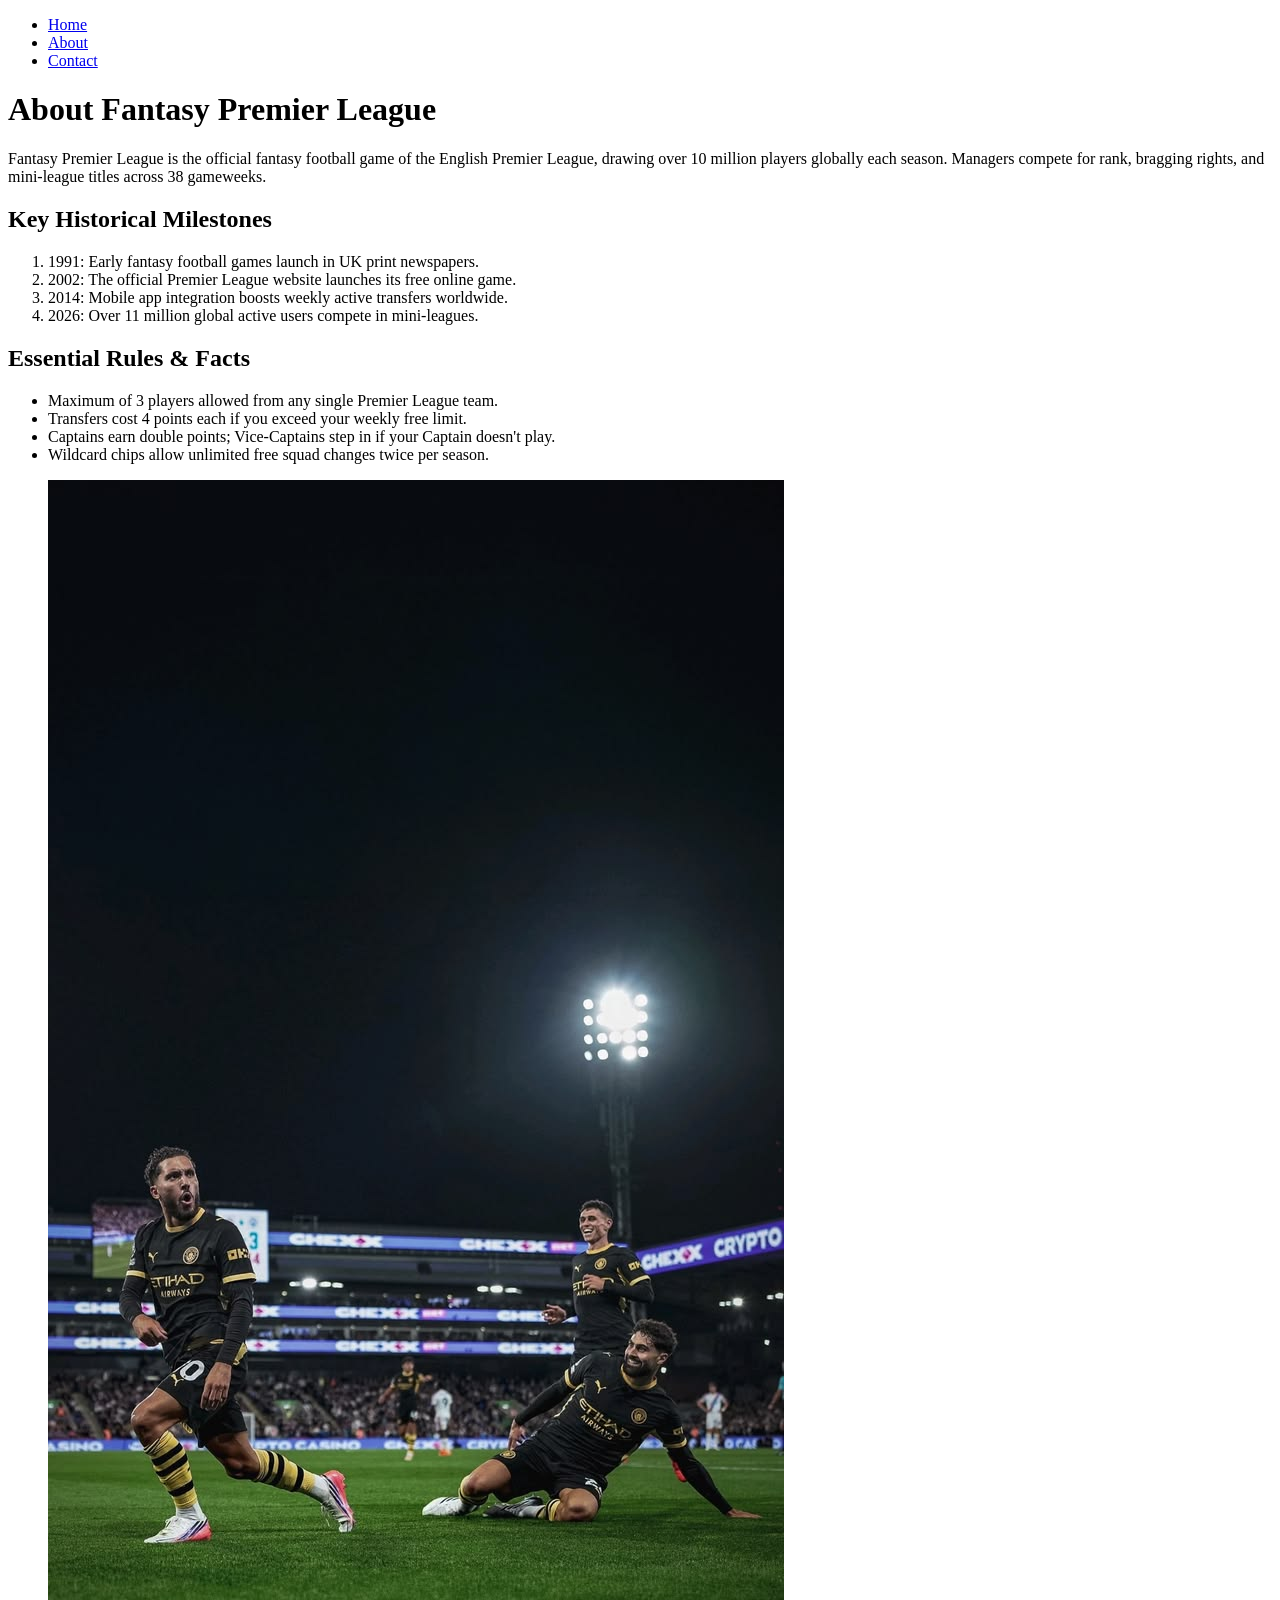
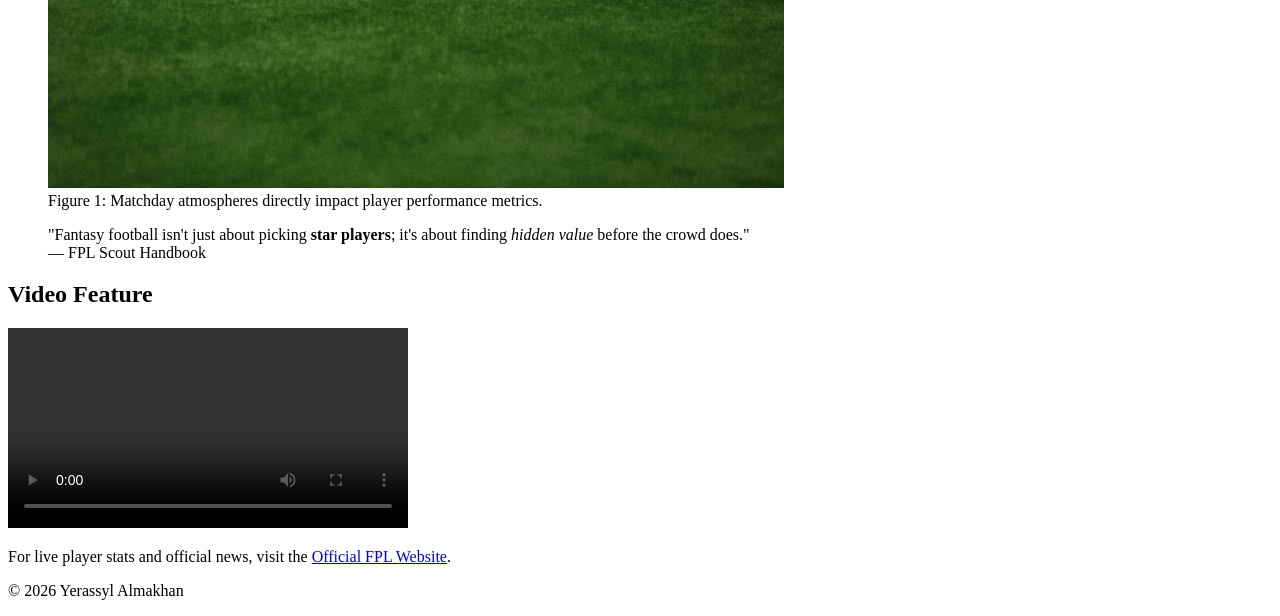
==== about.html @ 8ae44a76 "Move HTML files to root" ====
<!DOCTYPE html>
<html lang="en">
<head>
  <meta charset="UTF-8">
  <meta name="viewport" content="width=device-width, initial-scale=1.0">
  <title>About - Fantasy Premier League</title>
  <link rel="stylesheet" href="css/style.css">
</head>
<body>

  <header>
    <nav>
      <ul>
        <li><a href="index.html">Home</a></li>
        <li><a href="about.html" class="active">About</a></li>
        <li><a href="contact.html">Contact</a></li>
      </ul>
    </nav>
  </header>

  <main>
    <h1>About Fantasy Premier League</h1>
    <p>Fantasy Premier League is the official fantasy football game of the English Premier League, drawing over 10 million players globally each season. Managers compete for rank, bragging rights, and mini-league titles across 38 gameweeks.</p>

    <h2>Key Historical Milestones</h2>
    <ol>
      <li>1991: Early fantasy football games launch in UK print newspapers.</li>
      <li>2002: The official Premier League website launches its free online game.</li>
      <li>2014: Mobile app integration boosts weekly active transfers worldwide.</li>
      <li>2026: Over 11 million global active users compete in mini-leagues.</li>
    </ol>

    <h2>Essential Rules & Facts</h2>
    <ul>
      <li>Maximum of 3 players allowed from any single Premier League team.</li>
      <li>Transfers cost 4 points each if you exceed your weekly free limit.</li>
      <li>Captains earn double points; Vice-Captains step in if your Captain doesn't play.</li>
      <li>Wildcard chips allow unlimited free squad changes twice per season.</li>
    </ul>

    <figure>
      <img src="images/stadium.jpg" alt="A packed football stadium representing matchday strategy">
      <figcaption>Figure 1: Matchday atmospheres directly impact player performance metrics.</figcaption>
    </figure>

    <blockquote>
      "Fantasy football isn't just about picking <strong>star players</strong>; it's about finding <em>hidden value</em> before the crowd does."
      <footer>— FPL Scout Handbook</footer>
    </blockquote>

    <h2>Video Feature</h2>
    <video controls width="400">
      <source src="media/sample.mp4" type="video/mp4">
      Your browser does not support the video tag.
    </video>

    <p>For live player stats and official news, visit the <a href="https://fantasy.premierleague.com" target="_blank" rel="noopener">Official FPL Website</a>.</p>
  </main>

  <footer>
    <p>&copy; 2026 Yerassyl Almakhan</p>
  </footer>

</body>
</html>
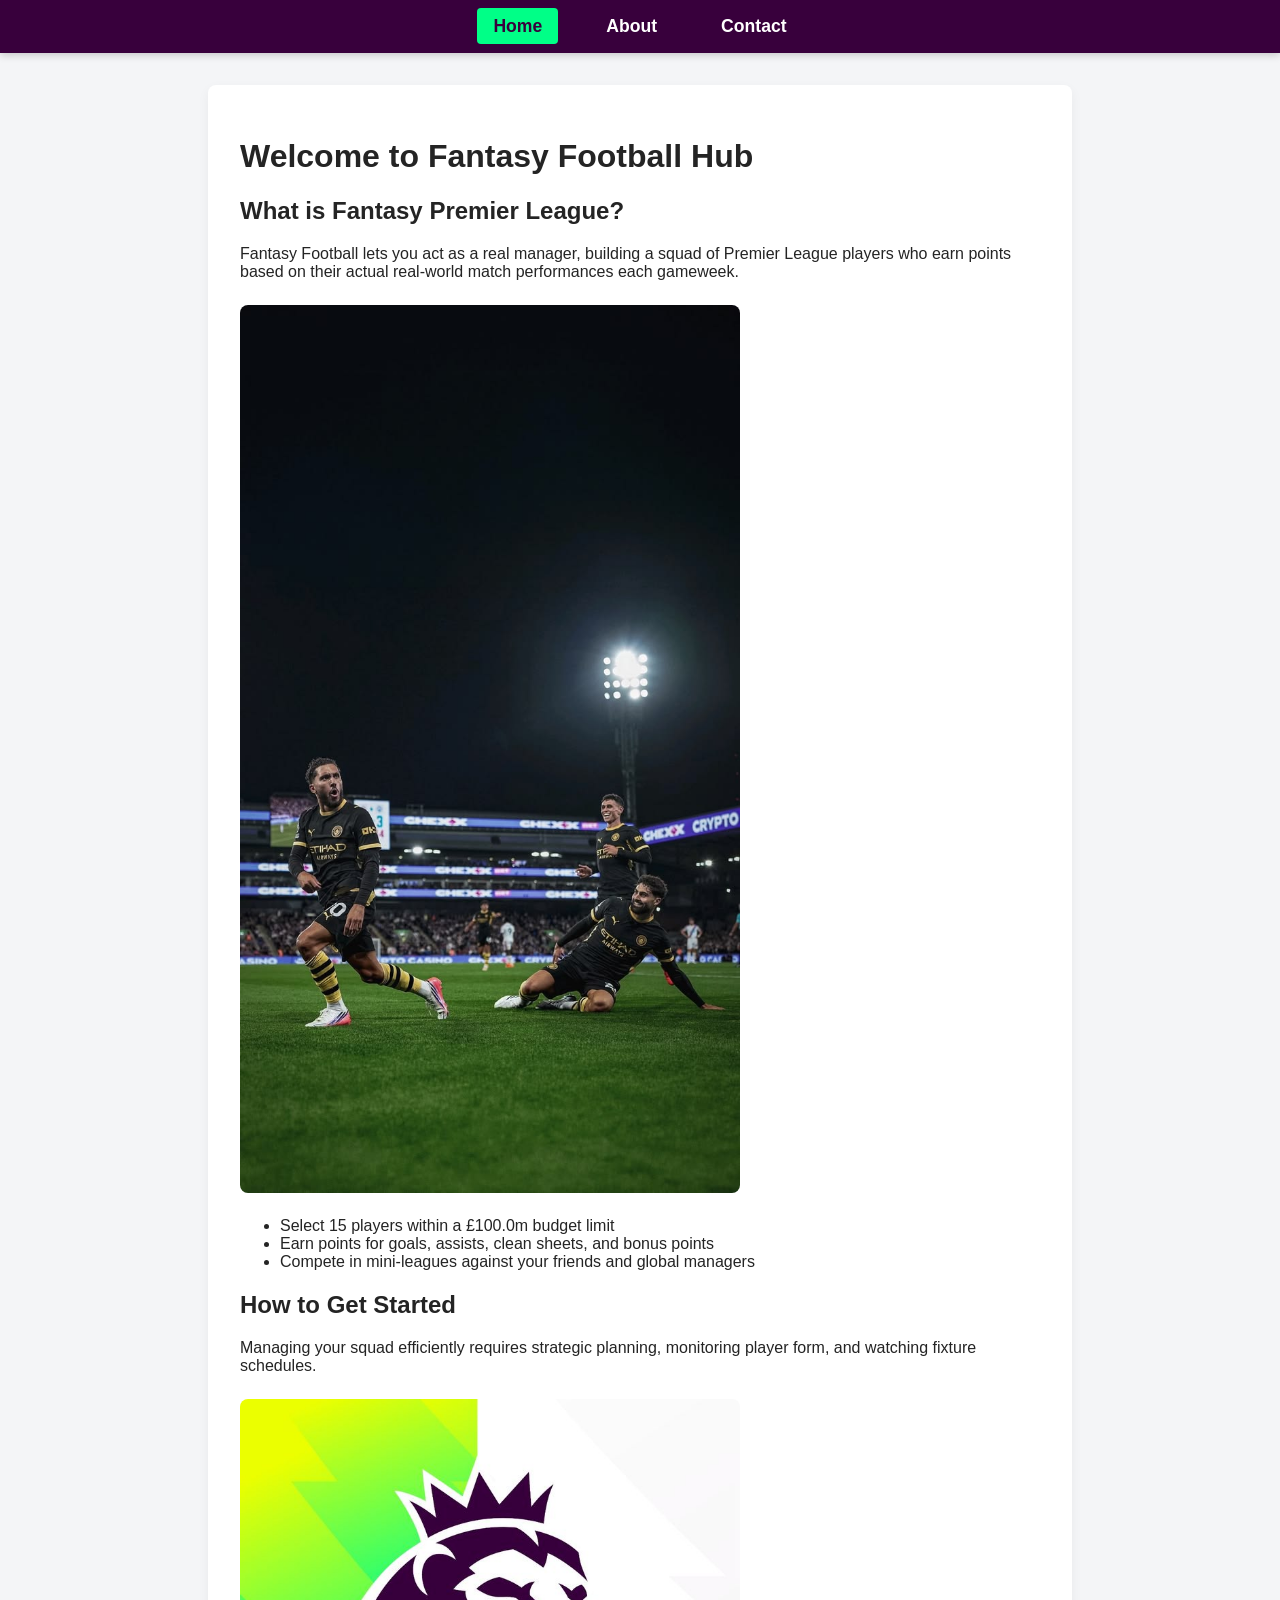
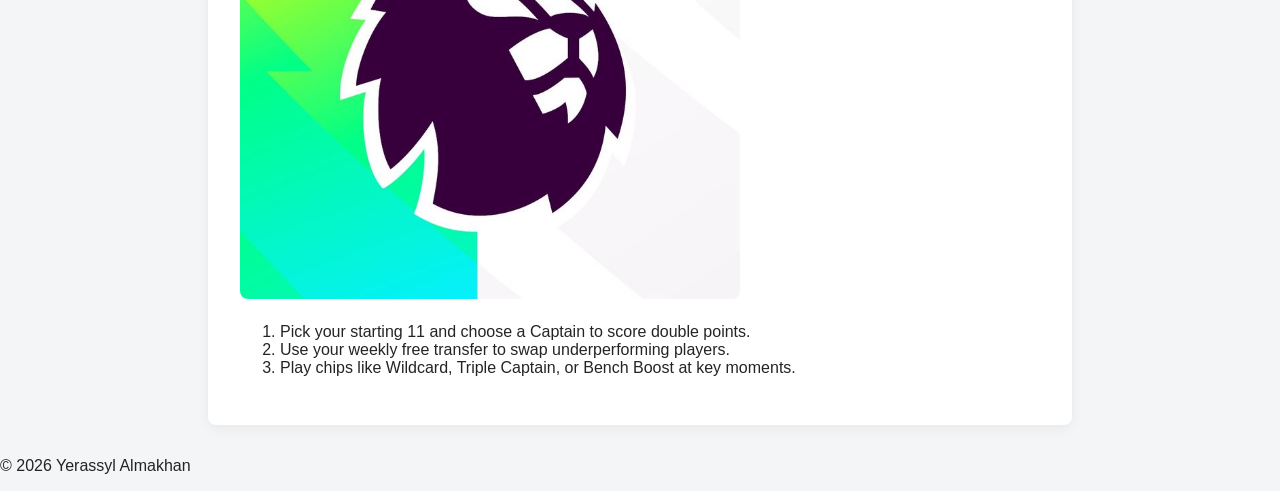
==== commit 20337327: "Complete task 3 table and full task 4 styling" ====
--- a/about.html
+++ b/about.html
@@ -3,7 +3,7 @@
 <head>
   <meta charset="UTF-8">
   <meta name="viewport" content="width=device-width, initial-scale=1.0">
-  <title>About - Fantasy Premier League</title>
+  <title>Home - Fantasy Football Hub</title>
   <link rel="stylesheet" href="css/style.css">
 </head>
 <body>
@@ -11,50 +11,39 @@
   <header>
     <nav>
       <ul>
-        <li><a href="index.html">Home</a></li>
-        <li><a href="about.html" class="active">About</a></li>
+        <li><a href="index.html" class="active">Home</a></li>
+        <li><a href="about.html">About</a></li>
         <li><a href="contact.html">Contact</a></li>
       </ul>
     </nav>
   </header>
 
   <main>
-    <h1>About Fantasy Premier League</h1>
-    <p>Fantasy Premier League is the official fantasy football game of the English Premier League, drawing over 10 million players globally each season. Managers compete for rank, bragging rights, and mini-league titles across 38 gameweeks.</p>
+    <h1>Welcome to Fantasy Football Hub</h1>
 
-    <h2>Key Historical Milestones</h2>
-    <ol>
-      <li>1991: Early fantasy football games launch in UK print newspapers.</li>
-      <li>2002: The official Premier League website launches its free online game.</li>
-      <li>2014: Mobile app integration boosts weekly active transfers worldwide.</li>
-      <li>2026: Over 11 million global active users compete in mini-leagues.</li>
-    </ol>
+    <section>
+      <h2>What is Fantasy Premier League?</h2>
+      <p>Fantasy Football lets you act as a real manager, building a squad of Premier League players who earn points based on their actual real-world match performances each gameweek.</p>
+      <img src="images/stadium.jpg" alt="Packed football stadium during a match night">
+      
+      <ul>
+        <li>Select 15 players within a £100.0m budget limit</li>
+        <li>Earn points for goals, assists, clean sheets, and bonus points</li>
+        <li>Compete in mini-leagues against your friends and global managers</li>
+      </ul>
+    </section>
 
-    <h2>Essential Rules & Facts</h2>
-    <ul>
-      <li>Maximum of 3 players allowed from any single Premier League team.</li>
-      <li>Transfers cost 4 points each if you exceed your weekly free limit.</li>
-      <li>Captains earn double points; Vice-Captains step in if your Captain doesn't play.</li>
-      <li>Wildcard chips allow unlimited free squad changes twice per season.</li>
-    </ul>
+    <section>
+      <h2>How to Get Started</h2>
+      <p>Managing your squad efficiently requires strategic planning, monitoring player form, and watching fixture schedules.</p>
+      <img src="images/pitch.jpg" alt="Overview of a green football pitch under floodlights">
 
-    <figure>
-      <img src="images/stadium.jpg" alt="A packed football stadium representing matchday strategy">
-      <figcaption>Figure 1: Matchday atmospheres directly impact player performance metrics.</figcaption>
-    </figure>
-
-    <blockquote>
-      "Fantasy football isn't just about picking <strong>star players</strong>; it's about finding <em>hidden value</em> before the crowd does."
-      <footer>— FPL Scout Handbook</footer>
-    </blockquote>
-
-    <h2>Video Feature</h2>
-    <video controls width="400">
-      <source src="media/sample.mp4" type="video/mp4">
-      Your browser does not support the video tag.
-    </video>
-
-    <p>For live player stats and official news, visit the <a href="https://fantasy.premierleague.com" target="_blank" rel="noopener">Official FPL Website</a>.</p>
+      <ol>
+        <li>Pick your starting 11 and choose a Captain to score double points.</li>
+        <li>Use your weekly free transfer to swap underperforming players.</li>
+        <li>Play chips like Wildcard, Triple Captain, or Bench Boost at key moments.</li>
+      </ol>
+    </section>
   </main>
 
   <footer>
--- a/css/style.css
+++ b/css/style.css
@@ -0,0 +1,88 @@
+:root {
+  --fpl-purple: #38003c;
+  --fpl-green: #00ff87;
+  --fpl-bg: #f4f5f7;
+  --fpl-text: #242424;
+}
+
+body {
+  font-family: 'Segoe UI', Tahoma, Geneva, Verdana, sans-serif;
+  background-color: var(--fpl-bg);
+  color: var(--fpl-text);
+  margin: 0;
+  padding: 0;
+}
+
+/* Header & Navigation Bar Styling */
+header {
+  background-color: var(--fpl-purple);
+  padding: 1rem 0;
+  box-shadow: 0 2px 8px rgba(0, 0, 0, 0.2);
+}
+
+nav ul {
+  list-style: none;
+  display: flex;
+  justify-content: center;
+  gap: 2rem;
+  margin: 0;
+  padding: 0;
+}
+
+nav a {
+  color: #ffffff;
+  text-decoration: none;
+  font-weight: 600;
+  font-size: 1.1rem;
+  padding: 0.5rem 1rem;
+  border-radius: 4px;
+  transition: all 0.2s ease-in-out;
+}
+
+nav a:hover, nav a.active {
+  color: var(--fpl-purple);
+  background-color: var(--fpl-green);
+}
+
+/* Main Container */
+main {
+  width: 80%;
+  max-width: 800px;
+  margin: 2rem auto;
+  padding: 2rem;
+  background-color: #ffffff;
+  border-radius: 8px;
+  box-shadow: 0 4px 12px rgba(0, 0, 0, 0.05);
+}
+
+/* Constrain Image Size */
+img {
+  max-width: 100%;
+  width: 500px;
+  height: auto;
+  border-radius: 8px;
+  display: block;
+  margin: 1.5rem 0;
+}
+
+/* Task 3 Table Styling */
+table {
+  width: 100%;
+  border-collapse: collapse;
+  margin: 1.5rem 0;
+}
+
+th, td {
+  padding: 0.75rem;
+  text-align: left;
+  border-bottom: 1px solid #ddd;
+}
+
+th {
+  background-color: var(--fpl-purple);
+  color: #ffffff;
+}
+
+tr:hover {
+  background-color: #f1f1f1;
+}
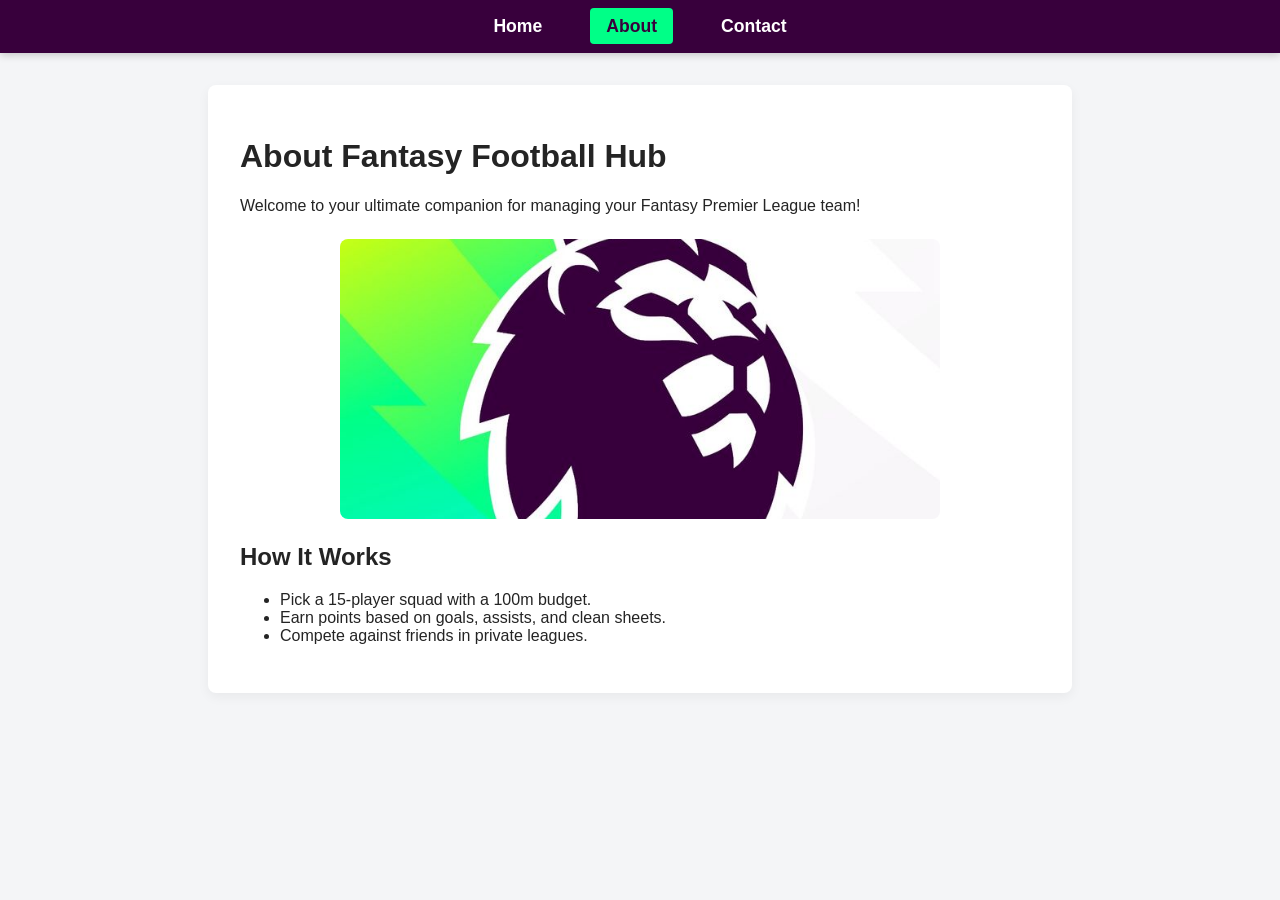
==== commit e5a5a365: "Remove nested Assignment1_FP folder" ====
--- a/about.html
+++ b/about.html
@@ -3,7 +3,7 @@
 <head>
   <meta charset="UTF-8">
   <meta name="viewport" content="width=device-width, initial-scale=1.0">
-  <title>Home - Fantasy Football Hub</title>
+  <title>About - Fantasy Football Hub</title>
   <link rel="stylesheet" href="css/style.css">
 </head>
 <body>
@@ -11,44 +11,26 @@
   <header>
     <nav>
       <ul>
-        <li><a href="index.html" class="active">Home</a></li>
-        <li><a href="about.html">About</a></li>
+        <li><a href="index.html">Home</a></li>
+        <li><a href="about.html" class="active">About</a></li>
         <li><a href="contact.html">Contact</a></li>
       </ul>
     </nav>
   </header>
 
   <main>
-    <h1>Welcome to Fantasy Football Hub</h1>
+    <h1>About Fantasy Football Hub</h1>
+    <p>Welcome to your ultimate companion for managing your Fantasy Premier League team!</p>
+    
+    <img src="images/pitch.jpg" alt="Football Pitch">
 
-    <section>
-      <h2>What is Fantasy Premier League?</h2>
-      <p>Fantasy Football lets you act as a real manager, building a squad of Premier League players who earn points based on their actual real-world match performances each gameweek.</p>
-      <img src="images/stadium.jpg" alt="Packed football stadium during a match night">
-      
-      <ul>
-        <li>Select 15 players within a £100.0m budget limit</li>
-        <li>Earn points for goals, assists, clean sheets, and bonus points</li>
-        <li>Compete in mini-leagues against your friends and global managers</li>
-      </ul>
-    </section>
-
-    <section>
-      <h2>How to Get Started</h2>
-      <p>Managing your squad efficiently requires strategic planning, monitoring player form, and watching fixture schedules.</p>
-      <img src="images/pitch.jpg" alt="Overview of a green football pitch under floodlights">
-
-      <ol>
-        <li>Pick your starting 11 and choose a Captain to score double points.</li>
-        <li>Use your weekly free transfer to swap underperforming players.</li>
-        <li>Play chips like Wildcard, Triple Captain, or Bench Boost at key moments.</li>
-      </ol>
-    </section>
+    <h2>How It Works</h2>
+    <ul>
+      <li>Pick a 15-player squad with a 100m budget.</li>
+      <li>Earn points based on goals, assists, and clean sheets.</li>
+      <li>Compete against friends in private leagues.</li>
+    </ul>
   </main>
 
-  <footer>
-    <p>&copy; 2026 Yerassyl Almakhan</p>
-  </footer>
-
 </body>
-</html>+</html> 
--- a/css/style.css
+++ b/css/style.css
@@ -57,12 +57,13 @@
 
 /* Constrain Image Size */
 img {
-  max-width: 100%;
-  width: 500px;
-  height: auto;
+  width: 100%;
+  max-width: 600px;
+  height: 280px;
+  object-fit: cover;
   border-radius: 8px;
   display: block;
-  margin: 1.5rem 0;
+  margin: 1.5rem auto;
 }
 
 /* Task 3 Table Styling */
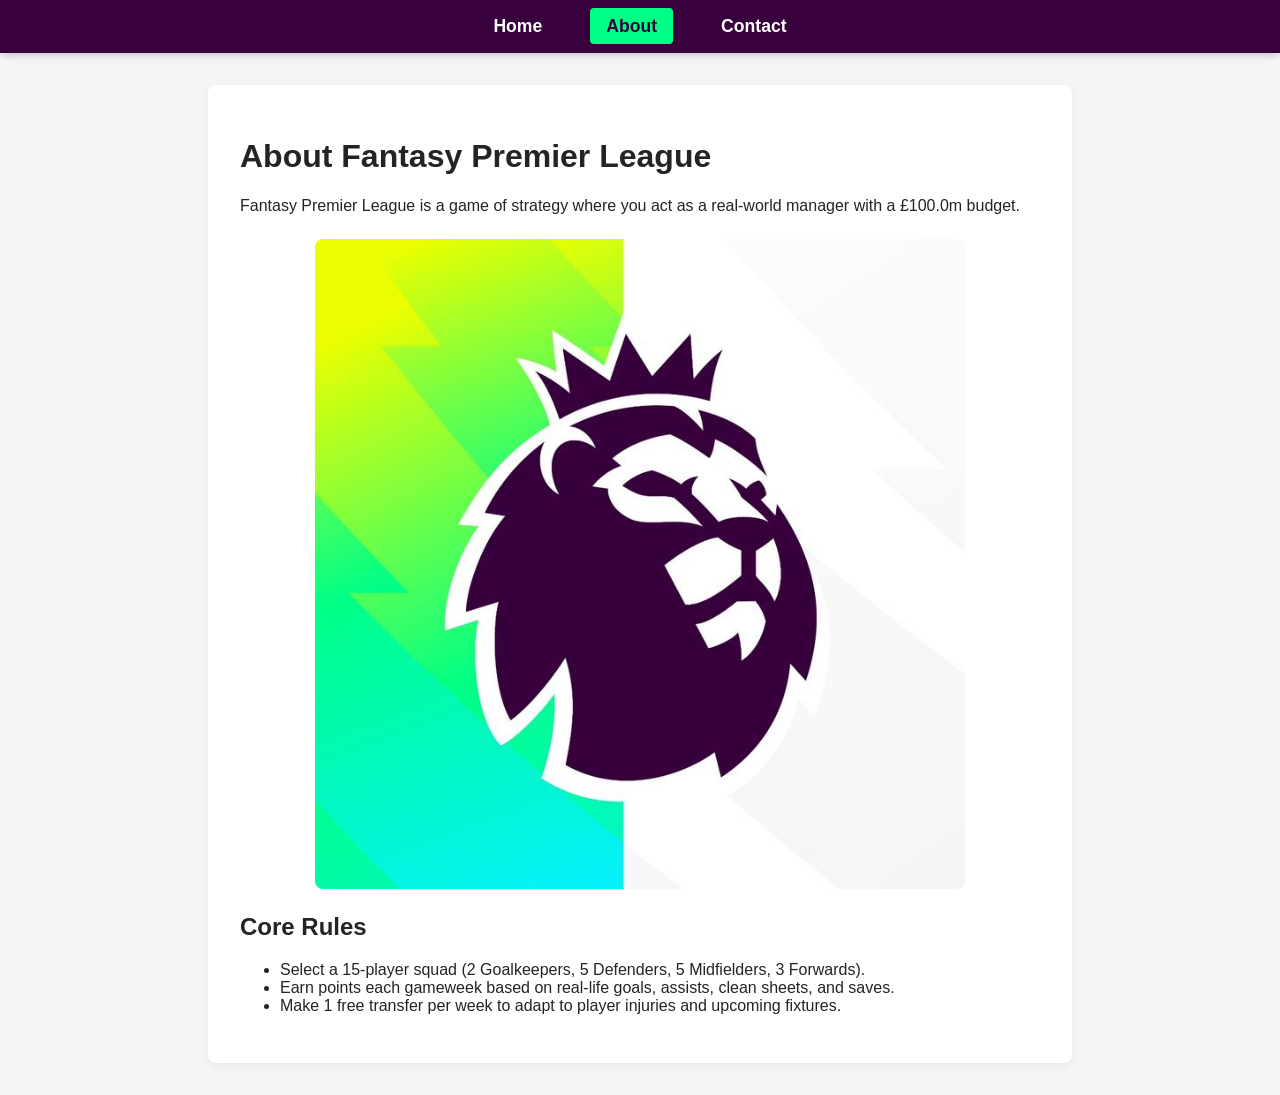
==== commit 134d6c18: "Differentiate Home and About content and fix image scaling" ====
--- a/about.html
+++ b/about.html
@@ -19,18 +19,18 @@
   </header>
 
   <main>
-    <h1>About Fantasy Football Hub</h1>
-    <p>Welcome to your ultimate companion for managing your Fantasy Premier League team!</p>
-    
+    <h1>About Fantasy Premier League</h1>
+    <p>Fantasy Premier League is a game of strategy where you act as a real-world manager with a £100.0m budget.</p>
+
     <img src="images/pitch.jpg" alt="Football Pitch">
 
-    <h2>How It Works</h2>
+    <h2>Core Rules</h2>
     <ul>
-      <li>Pick a 15-player squad with a 100m budget.</li>
-      <li>Earn points based on goals, assists, and clean sheets.</li>
-      <li>Compete against friends in private leagues.</li>
+      <li>Select a 15-player squad (2 Goalkeepers, 5 Defenders, 5 Midfielders, 3 Forwards).</li>
+      <li>Earn points each gameweek based on real-life goals, assists, clean sheets, and saves.</li>
+      <li>Make 1 free transfer per week to adapt to player injuries and upcoming fixtures.</li>
     </ul>
   </main>
 
 </body>
-</html> +</html>
--- a/css/style.css
+++ b/css/style.css
@@ -58,9 +58,8 @@
 /* Constrain Image Size */
 img {
   width: 100%;
-  max-width: 600px;
-  height: 280px;
-  object-fit: cover;
+  max-width: 650px;
+  height: auto;
   border-radius: 8px;
   display: block;
   margin: 1.5rem auto;
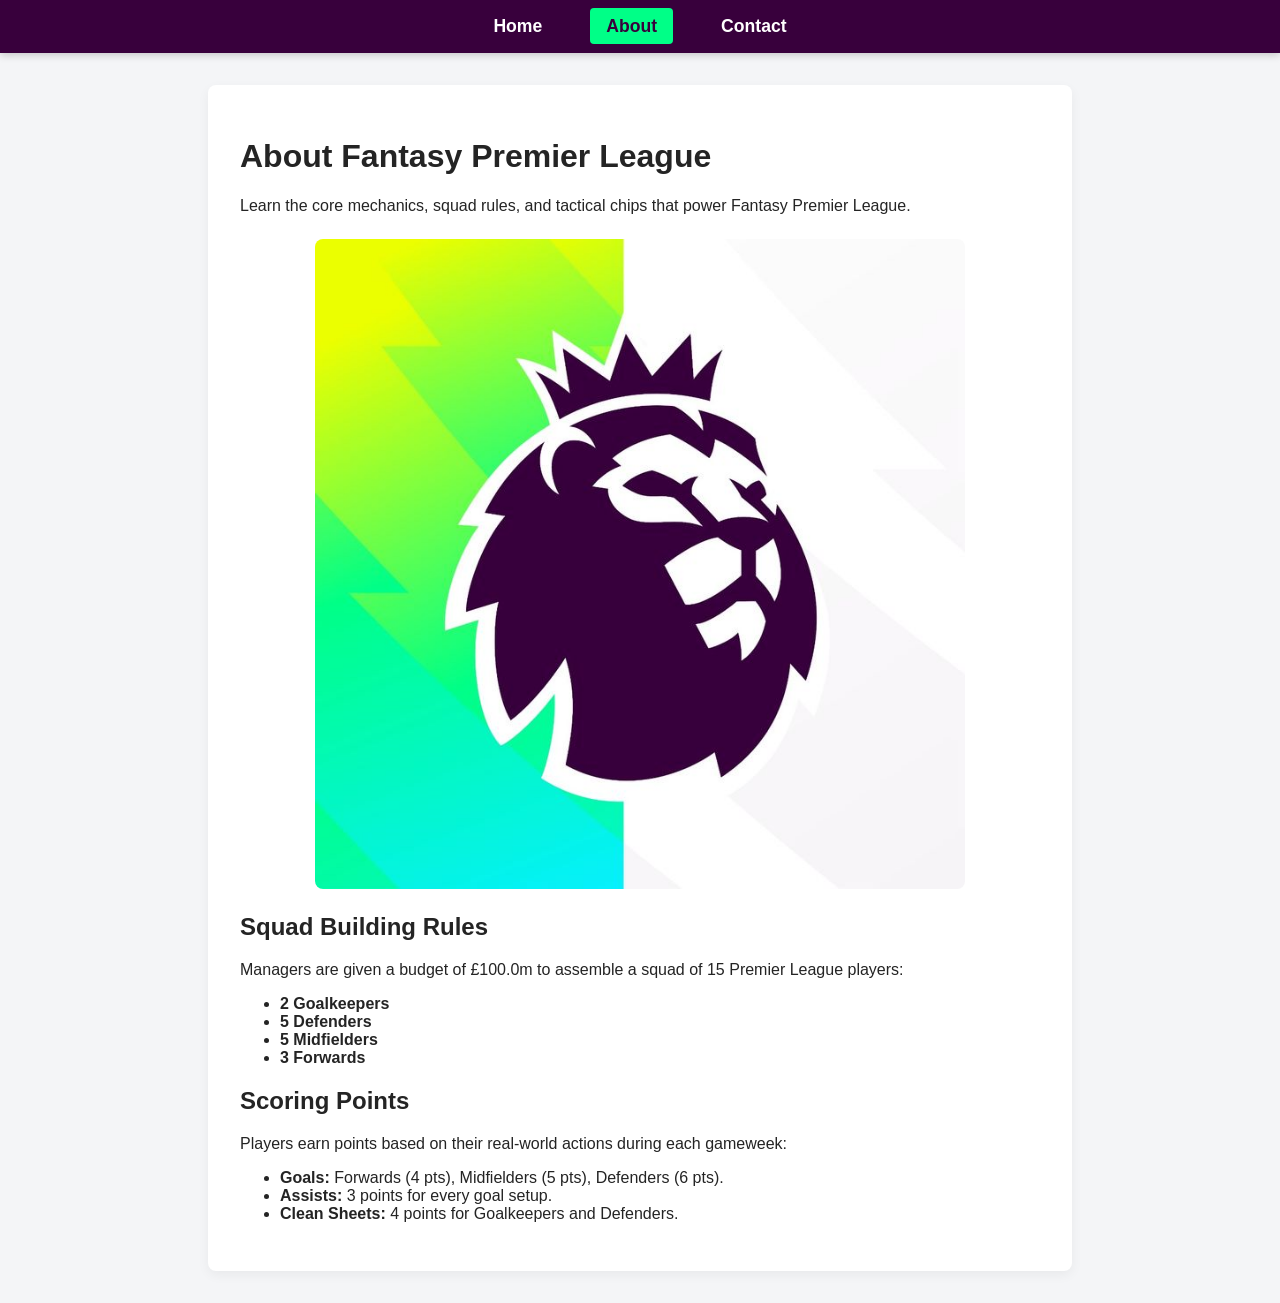
==== commit 8a9e07e6: "Expand page content, add gitignore, and clean up directory" ====
--- a/about.html
+++ b/about.html
@@ -20,16 +20,30 @@
 
   <main>
     <h1>About Fantasy Premier League</h1>
-    <p>Fantasy Premier League is a game of strategy where you act as a real-world manager with a £100.0m budget.</p>
+    <p class="intro">Learn the core mechanics, squad rules, and tactical chips that power Fantasy Premier League.</p>
 
     <img src="images/pitch.jpg" alt="Football Pitch">
 
-    <h2>Core Rules</h2>
-    <ul>
-      <li>Select a 15-player squad (2 Goalkeepers, 5 Defenders, 5 Midfielders, 3 Forwards).</li>
-      <li>Earn points each gameweek based on real-life goals, assists, clean sheets, and saves.</li>
-      <li>Make 1 free transfer per week to adapt to player injuries and upcoming fixtures.</li>
-    </ul>
+    <section>
+      <h2>Squad Building Rules</h2>
+      <p>Managers are given a budget of £100.0m to assemble a squad of 15 Premier League players:</p>
+      <ul>
+        <li><strong>2 Goalkeepers</strong></li>
+        <li><strong>5 Defenders</strong></li>
+        <li><strong>5 Midfielders</strong></li>
+        <li><strong>3 Forwards</strong></li>
+      </ul>
+    </section>
+
+    <section>
+      <h2>Scoring Points</h2>
+      <p>Players earn points based on their real-world actions during each gameweek:</p>
+      <ul>
+        <li><strong>Goals:</strong> Forwards (4 pts), Midfielders (5 pts), Defenders (6 pts).</li>
+        <li><strong>Assists:</strong> 3 points for every goal setup.</li>
+        <li><strong>Clean Sheets:</strong> 4 points for Goalkeepers and Defenders.</li>
+      </ul>
+    </section>
   </main>
 
 </body>
